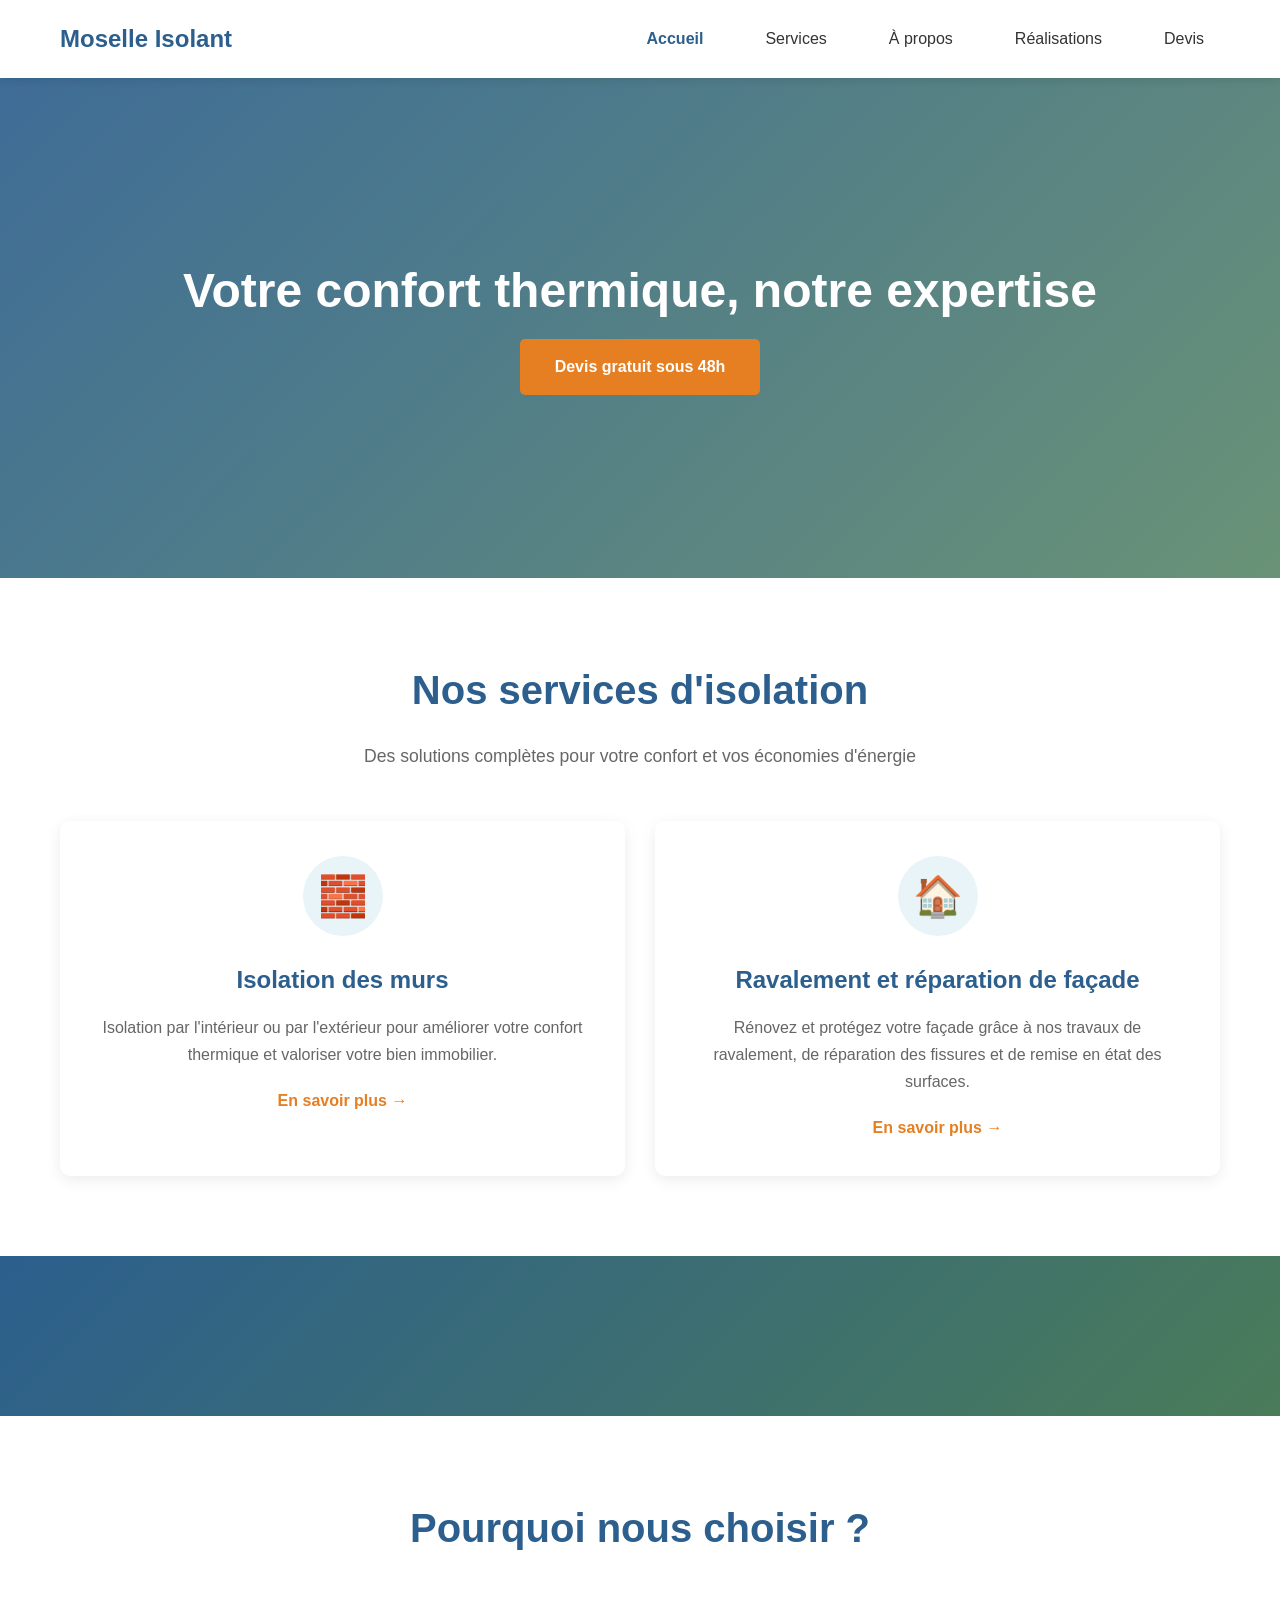
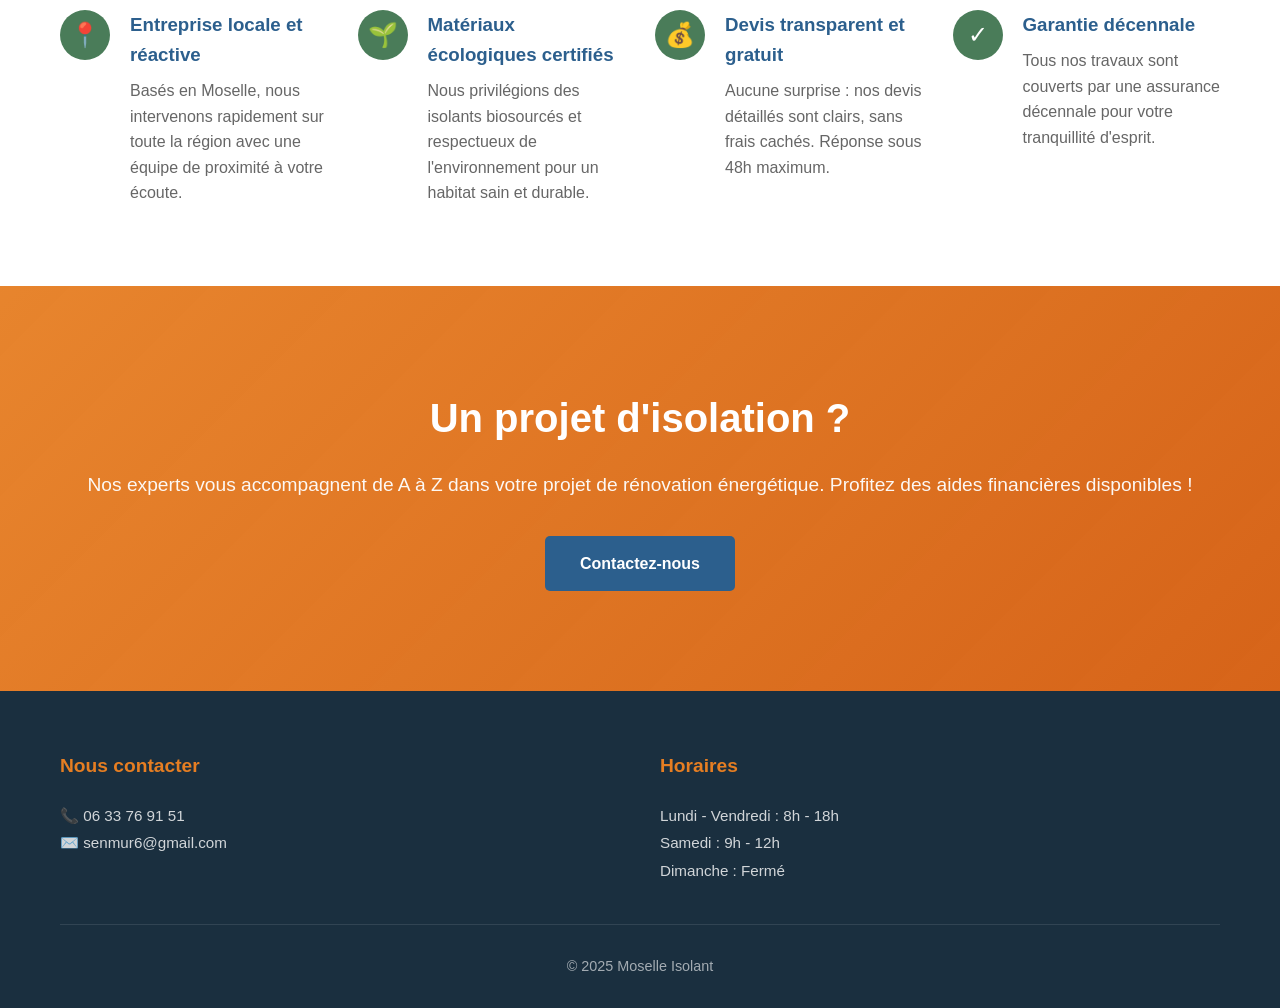
==== index.html @ 9e7269ea "Premier commit" ====
<!DOCTYPE html>
<html lang="fr">
<head>
    <meta charset="UTF-8">
    <meta name="viewport" content="width=device-width, initial-scale=1.0">
    <meta name="description" content="Moselle Isolant - Spécialiste de l'isolation thermique et phonique à Moselle">
    <title>Moselle Isolant - Isolation thermique et phonique</title>
    <link rel="stylesheet" href="style.css">
</head>
<body>
    <!-- En-tête fixe du site -->
    <header class="header">
        <div class="header-container">
            <!-- Logo de l'entreprise -->
            <div class="logo">
                <a href="index.html">Moselle Isolant</a>
            </div>
            
            <!-- Navigation principale -->
            <nav class="nav">
                <ul class="nav-links">
                    <li><a href="index.html" class="nav-link active">Accueil</a></li>
                    <li><a href="services.html" class="nav-link">Services</a></li>
                    <li><a href="apropos.html" class="nav-link">À propos</a></li>
                    <li><a href="realisations.html" class="nav-link">Réalisations</a></li>
                    <li><a href="contact.html" class="nav-link">Devis</a></li>
                </ul>
            </nav>
            
            <!-- Bouton menu burger pour mobile -->
            <button class="burger-menu" aria-label="Menu de navigation">
                <span></span>
                <span></span>
                <span></span>
            </button>
        </div>
    </header>

    <!-- Contenu principal de la page -->
    <main>
        <!-- Section Hero (première section visible) -->
        <section class="hero">
            <div class="hero-overlay"></div>
            <div class="container hero-content">
                <h1 class="hero-title">Votre confort thermique, notre expertise</h1>
                <a href="contact.html" class="btn btn-primary">Devis gratuit sous 48h</a>
            </div>
        </section>

        <!-- Section Nos Services -->
        <section class="services-preview">
            <div class="container">
                <h2 class="section-title">Nos services d'isolation</h2>
                <p class="section-intro">Des solutions complètes pour votre confort et vos économies d'énergie</p>
                
                <div class="services-grid">
                    <!-- Carte Service 1 -->
                    <article class="service-card">
                        <div class="service-icon">🧱</div>
                        <h3>Isolation des murs</h3>
                        <p>Isolation par l'intérieur ou par l'extérieur pour améliorer votre confort thermique et valoriser votre bien immobilier.</p>
                        <a href="services.html#murs">En savoir plus →</a>
                    </article>
			
					
					<!-- Carte Service 2 -->
					<article class="service-card">
						<div class="service-icon">🏠</div>
						<h3>Ravalement et réparation de façade</h3>
						<p>Rénovez et protégez votre façade grâce à nos travaux de ravalement, de réparation des fissures et de remise en état des surfaces.</p>
						<a href="services.html#ravalement">En savoir plus →</a>
</article>
                   
                </div>
            </div>
        </section>

        <!-- Section Chiffres clés -->
        <section class="stats">
            <div class="container">
               
            </div>
        </section>

        <!-- Section Pourquoi nous choisir -->
        <section class="why-us">
            <div class="container">
                <h2 class="section-title">Pourquoi nous choisir ?</h2>
                
                <div class="advantages-grid">
                    <div class="advantage-item">
                        <div class="advantage-icon">📍</div>
                        <div>
                            <h3>Entreprise locale et réactive</h3>
                            <p>Basés en Moselle, nous intervenons rapidement sur toute la région avec une équipe de proximité à votre écoute.</p>
                        </div>
                    </div>
                    
                    <div class="advantage-item">
                        <div class="advantage-icon">🌱</div>
                        <div>
                            <h3>Matériaux écologiques certifiés</h3>
                            <p>Nous privilégions des isolants biosourcés et respectueux de l'environnement pour un habitat sain et durable.</p>
                        </div>
                    </div>
                    
                    <div class="advantage-item">
                        <div class="advantage-icon">💰</div>
                        <div>
                            <h3>Devis transparent et gratuit</h3>
                            <p>Aucune surprise : nos devis détaillés sont clairs, sans frais cachés. Réponse sous 48h maximum.</p>
                        </div>
                    </div>
                    
                    <div class="advantage-item">
                        <div class="advantage-icon">✓</div>
                        <div>
                            <h3>Garantie décennale</h3>
                            <p>Tous nos travaux sont couverts par une assurance décennale pour votre tranquillité d'esprit.</p>
                        </div>
                    </div>
                </div>
            </div>
        </section>

        <!-- Section CTA final -->
        <section class="cta-section">
            <div class="container cta-content">
                <h2 class="cta-title">Un projet d'isolation ?</h2>
                <p class="cta-text">Nos experts vous accompagnent de A à Z dans votre projet de rénovation énergétique. Profitez des aides financières disponibles !</p>
                <a href="contact.html" class="btn btn-secondary">Contactez-nous</a>
            </div>
        </section>
    </main>

    <!-- Pied de page -->
    <footer class="footer">
        <div class="container">
            <div class="footer-container">
                 
             
                <!-- Colonne Coordonnées -->
                <div class="footer-section">
                    <h4>Nous contacter</h4>
                    <p>📞 <a href="tel:0145678900">06 33 76 91 51</a></p>
                    <p>✉️ <a href="mailto:senmur6@gmail.com">senmur6@gmail.com</a></p>
                </div>
				
                <div class="footer-section">
                    <h3>Horaires</h3>
                    <p>
                        Lundi - Vendredi : 8h - 18h<br>
                        Samedi : 9h - 12h<br>
                        Dimanche : Fermé
                    </p>
                </div>
            </div>
			
            
            <div class="footer-bottom">
                <p>&copy; 2025 Moselle Isolant  </p>
            </div>
        </div>
    </footer>

    <!-- Lien vers le fichier JavaScript -->
    <script src="script.js"></script>
</body>
</html>
---- style.css ----
/* ========================================
   1. RESET ET CONFIGURATION DE BASE
   ======================================== */

* {
    margin: 0;
    padding: 0;
    box-sizing: border-box;
}

html {
    scroll-behavior: smooth;
    font-size: 16px;
}

body {
    font-family: -apple-system, BlinkMacSystemFont, 'Segoe UI', Roboto, Oxygen, Ubuntu, Cantarell, sans-serif;
    line-height: 1.6;
    color: #333333;
    background-color: #F8F9FA;
}

a {
    text-decoration: none;
    color: inherit;
}

img {
    max-width: 100%;
    height: auto;
    display: block;
}

ul {
    list-style: none;
}


/* ========================================
   2. VARIABLES ET UTILITAIRES
   ======================================== */

.container {
    max-width: 1200px;
    margin: 0 auto;
    padding: 0 20px;
}

.btn,
.btn-primary,
.btn-secondary,
.btn-cta,
.btn-submit {
    display: inline-block;
    padding: 15px 35px;
    border-radius: 5px;
    font-weight: 600;
    text-align: center;
    cursor: pointer;
    transition: all 0.3s ease;
    border: none;
    font-size: 1rem;
}

.btn-primary {
    background-color: #E67E22;
    color: white;
}

.btn-primary:hover {
    background-color: #D35400;
    transform: translateY(-2px);
    box-shadow: 0 4px 12px rgba(230, 126, 34, 0.3);
}

.btn-secondary,
.btn-cta {
    background-color: #2C5F8D;
    color: white;
}

.btn-secondary:hover,
.btn-cta:hover {
    background-color: #1E4A6D;
    transform: translateY(-2px);
    box-shadow: 0 4px 12px rgba(44, 95, 141, 0.3);
}

.btn-submit {
    background-color: #E67E22;
    color: white;
    width: 100%;
    font-size: 1.1rem;
}

.btn-submit:hover {
    background-color: #D35400;
}

.section-title {
    font-size: 2.5rem;
    color: #2C5F8D;
    text-align: center;
    margin-bottom: 20px;
    font-weight: 700;
}

.section-intro,
.section-subtitle {
    text-align: center;
    color: #666;
    font-size: 1.1rem;
    margin-bottom: 50px;
    max-width: 700px;
    margin-left: auto;
    margin-right: auto;
}


/* ========================================
   3. HEADER ET NAVIGATION
   ======================================== */

.header {
    background-color: white;
    box-shadow: 0 2px 10px rgba(0, 0, 0, 0.1);
    position: sticky;
    top: 0;
    z-index: 1000;
}

.header-container {
    display: flex;
    justify-content: space-between;
    align-items: center;
    padding: 20px;
    max-width: 1200px;
    margin: 0 auto;
}

.logo {
    font-size: 1.5rem;
    font-weight: 700;
    color: #2C5F8D;
}

.logo a {
    color: #2C5F8D;
}

.logo h1 {
    font-size: 1.5rem;
    color: #2C5F8D;
    margin-bottom: 0;
}

.tagline {
    font-size: 0.85rem;
    color: #4A7C59;
    font-weight: 400;
}

.nav ul,
.nav-links {
    display: flex;
    gap: 30px;
}

.nav a,
.nav-link {
    color: #333;
    font-weight: 500;
    padding: 8px 16px;
    border-radius: 4px;
    transition: all 0.3s ease;
}

.nav a:hover,
.nav-link:hover {
    background-color: #F8F9FA;
    color: #2C5F8D;
}

.nav a.active,
.nav-link.active {
    color: #2C5F8D;
    font-weight: 600;
}

.burger-menu,
.burger-btn,
.menu-burger {
    display: none;
    flex-direction: column;
    gap: 5px;
    cursor: pointer;
    padding: 10px;
    background: none;
    border: none;
}

.burger-menu span,
.burger-btn span,
.menu-burger span,
.burger-line {
    display: block;
    width: 25px;
    height: 3px;
    background-color: #2C5F8D;
    transition: all 0.3s ease;
    border-radius: 2px;
}

.burger-menu.active span:nth-child(1),
.burger-btn.active span:nth-child(1),
.menu-burger.active span:nth-child(1) {
    transform: rotate(45deg) translate(7px, 7px);
}

.burger-menu.active span:nth-child(2),
.burger-btn.active span:nth-child(2),
.menu-burger.active span:nth-child(2) {
    opacity: 0;
}

.burger-menu.active span:nth-child(3),
.burger-btn.active span:nth-child(3),
.menu-burger.active span:nth-child(3) {
    transform: rotate(-45deg) translate(7px, -7px);
}


/* ========================================
   4. SECTION HERO
   ======================================== */

.hero {
    background: linear-gradient(135deg, rgba(44, 95, 141, 0.9), rgba(74, 124, 89, 0.8)), 
                url('images/hero-bg.jpg') center/cover;
    color: white;
    padding: 120px 20px;
    text-align: center;
    min-height: 500px;
    display: flex;
    align-items: center;
    justify-content: center;
    position: relative;
}

.hero-overlay {
    position: absolute;
    top: 0;
    left: 0;
    right: 0;
    bottom: 0;
    background: linear-gradient(135deg, rgba(44, 95, 141, 0.1), rgba(74, 124, 89, 0.1));
}

.hero-content {
    position: relative;
    z-index: 1;
}

.hero-content h1,
.hero-title {
    font-size: 3rem;
    margin-bottom: 20px;
    font-weight: 700;
    line-height: 1.2;
}

.hero-content p,
.hero-subtitle {
    font-size: 1.3rem;
    margin-bottom: 35px;
    opacity: 0.95;
}


/* ========================================
   5. SECTIONS GÉNÉRALES
   ======================================== */

section {
    padding: 80px 20px;
}

section:nth-child(even) {
    background-color: white;
}

.content-section {
    background-color: white;
}

.intro-text {
    max-width: 900px;
    margin: 0 auto;
    font-size: 1.05rem;
    line-height: 1.8;
    color: #555;
}

.intro-text p {
    margin-bottom: 20px;
}


/* ========================================
   6. CARTES DE SERVICES (GRILLE)
   ======================================== */

.services-grid,
.cards-grid {
    display: grid;
    grid-template-columns: repeat(auto-fit, minmax(280px, 1fr));
    gap: 30px;
    margin-top: 50px;
}

.service-card,
.card {
    background: white;
    padding: 35px;
    border-radius: 10px;
    box-shadow: 0 4px 15px rgba(0, 0, 0, 0.08);
    transition: all 0.3s ease;
    text-align: center;
}

.service-card:hover,
.card:hover {
    transform: translateY(-8px);
    box-shadow: 0 8px 25px rgba(0, 0, 0, 0.15);
}

.service-icon,
.card-icon {
    width: 80px;
    height: 80px;
    background-color: #E8F4F8;
    border-radius: 50%;
    display: flex;
    align-items: center;
    justify-content: center;
    margin: 0 auto 25px;
    font-size: 2.5rem;
    color: #2C5F8D;
}

.service-card h3,
.card-title {
    color: #2C5F8D;
    font-size: 1.5rem;
    margin-bottom: 15px;
}

.service-card p,
.card-text {
    color: #666;
    margin-bottom: 20px;
    line-height: 1.7;
}

.service-card a,
.card-link {
    color: #E67E22;
    font-weight: 600;
    transition: color 0.3s ease;
}

.service-card a:hover,
.card-link:hover {
    color: #D35400;
}


/* ========================================
   7. CHIFFRES CLÉS (STATS)
   ======================================== */

.stats {
    background: linear-gradient(135deg, #2C5F8D, #4A7C59);
    color: white;
}

.stats-grid {
    display: grid;
    grid-template-columns: repeat(auto-fit, minmax(200px, 1fr));
    gap: 40px;
    text-align: center;
}

.stat-item h3,
.stat-number {
    font-size: 2.5rem;
    font-weight: 700;
    margin-bottom: 10px;
}

.stat-item p,
.stat-label {
    font-size: 1.1rem;
    opacity: 0.95;
}


/* ========================================
   8. SECTION POURQUOI NOUS CHOISIR
   ======================================== */

.why-us {
    background-color: white;
}

.advantages-grid {
    display: grid;
    grid-template-columns: repeat(auto-fit, minmax(250px, 1fr));
    gap: 30px;
    margin-top: 50px;
}

.advantage-item {
    display: flex;
    align-items: flex-start;
    gap: 20px;
}

.advantage-icon {
    width: 50px;
    height: 50px;
    background-color: #4A7C59;
    color: white;
    border-radius: 50%;
    display: flex;
    align-items: center;
    justify-content: center;
    font-size: 1.5rem;
    flex-shrink: 0;
}

.advantage-item h3 {
    color: #2C5F8D;
    margin-bottom: 8px;
}

.advantage-item p {
    color: #666;
}


/* ========================================
   9. CALL TO ACTION
   ======================================== */

.cta-section {
    background: linear-gradient(135deg, rgba(230, 126, 34, 0.95), rgba(211, 84, 0, 0.9)),
                url('images/cta-bg.jpg') center/cover;
    color: white;
    text-align: center;
    padding: 100px 20px;
}

.cta-content h2,
.cta-title {
    font-size: 2.5rem;
    margin-bottom: 20px;
}

.cta-content p,
.cta-text {
    font-size: 1.2rem;
    margin-bottom: 35px;
    opacity: 0.95;
}


/* ========================================
   10. PAGE SERVICES DÉTAILLÉE
   ======================================== */

.page-header {
    background: linear-gradient(135deg, #2C5F8D, #4A7C59);
    color: white;
    text-align: center;
    padding: 80px 20px;
}

.page-header h1 {
    font-size: 2.5rem;
    margin-bottom: 15px;
}

.page-header p {
    font-size: 1.2rem;
    opacity: 0.95;
}

.service-detail {
    background: white;
    padding: 50px;
    border-radius: 10px;
    margin-bottom: 40px;
    box-shadow: 0 2px 10px rgba(0, 0, 0, 0.05);
}

.service-detail.alt {
    background-color: #F8F9FA;
}

.service-header {
    display: flex;
    align-items: center;
    gap: 20px;
    margin-bottom: 30px;
}

.service-header .service-icon {
    margin: 0;
}

.service-detail h2 {
    color: #2C5F8D;
    font-size: 2rem;
    margin-bottom: 25px;
}

.service-detail h3 {
    color: #4A7C59;
    margin-top: 30px;
    margin-bottom: 15px;
    font-size: 1.4rem;
}

.service-content {
    display: grid;
    grid-template-columns: 2fr 1fr;
    gap: 40px;
}

.service-description {
    color: #555;
}

.service-description p {
    margin-bottom: 20px;
    line-height: 1.8;
}

.service-detail ul {
    list-style: disc;
    margin-left: 30px;
    margin-bottom: 20px;
    color: #555;
}

.service-detail li {
    margin-bottom: 10px;
}

.bon-a-savoir,
.info-box {
    background-color: #E8F4F8;
    border-left: 4px solid #2C5F8D;
    padding: 20px;
    border-radius: 5px;
}

.bon-a-savoir h4 {
    color: #2C5F8D;
    margin-bottom: 15px;
    font-size: 1.1rem;
}

.bon-a-savoir p {
    margin-bottom: 20px;
    color: #555;
}

.infos-pratiques {
    display: flex;
    flex-direction: column;
    gap: 15px;
}

.infos-pratiques .info-box,
.price-info {
    background-color: #FFF3E0;
    border-left: 4px solid #E67E22;
    padding: 15px;
    border-radius: 5px;
    font-weight: 600;
    color: #333;
}

.infos-pratiques strong {
    display: block;
    color: #E67E22;
    margin-bottom: 5px;
}


/* ========================================
   11. PAGE À PROPOS
   ======================================== */

.about-intro,
.about-story {
    max-width: 900px;
    margin: 0 auto 40px;
    font-size: 1.05rem;
    line-height: 1.8;
    color: #555;
}

.about-story p {
    margin-bottom: 20px;
}

.service-area {
    background-color: #E8F4F8;
    padding: 25px;
    border-radius: 8px;
    margin-top: 30px;
}

.service-area h3 {
    color: #2C5F8D;
    margin-bottom: 15px;
}

.service-area p {
    color: #555;
    line-height: 1.7;
}

.values-section,
.certifications-section,
.rse-section {
    background-color: #F8F9FA;
}

.values-grid,
.valeurs-grid {
    display: grid;
    grid-template-columns: repeat(auto-fit, minmax(280px, 1fr));
    gap: 35px;
    margin-top: 50px;
}

.value-card,
.valeur-bloc {
    background: white;
    padding: 40px;
    border-radius: 10px;
    box-shadow: 0 4px 15px rgba(0, 0, 0, 0.08);
}

.value-icon {
    width: 70px;
    height: 70px;
    background-color: #E8F4F8;
    border-radius: 50%;
    display: flex;
    align-items: center;
    justify-content: center;
    margin: 0 auto 20px;
    font-size: 2rem;
}

.value-card h3,
.valeur-bloc h3 {
    color: #2C5F8D;
    margin-bottom: 15px;
    font-size: 1.4rem;
    text-align: center;
}

.value-card p,
.valeur-bloc p {
    color: #555;
    line-height: 1.7;
    margin-bottom: 15px;
}

.certifications {
    margin-top: 40px;
}

.certifications ul {
    display: grid;
    grid-template-columns: repeat(auto-fit, minmax(250px, 1fr));
    gap: 20px;
    list-style: none;
}

.certifications li {
    background: white;
    padding: 25px;
    border-radius: 8px;
    box-shadow: 0 2px 10px rgba(0, 0, 0, 0.08);
    border: 2px solid #4A7C59;
}

.certifications strong {
    color: #4A7C59;
    font-size: 1.1rem;
    display: block;
    margin-bottom: 8px;
}

.rse-content {
    display: grid;
    grid-template-columns: repeat(auto-fit, minmax(280px, 1fr));
    gap: 30px;
    margin-top: 40px;
}

.rse-block {
    background: white;
    padding: 30px;
    border-radius: 8px;
    box-shadow: 0 2px 10px rgba(0, 0, 0, 0.05);
}

.rse-block h3 {
    color: #2C5F8D;
    margin-bottom: 15px;
}

.rse-block p {
    color: #555;
    line-height: 1.7;
}


/* ========================================
   12. PAGE RÉALISATIONS
   ======================================== */

.realisations-grid-section {
    background-color: white;
}

.realisations-grid {
    display: grid;
    grid-template-columns: repeat(auto-fit, minmax(320px, 1fr));
    gap: 35px;
    margin-top: 50px;
}

.realisation-card {
    background: white;
    border-radius: 10px;
    overflow: hidden;
    box-shadow: 0 4px 15px rgba(0, 0, 0, 0.08);
    transition: transform 0.3s ease;
}

.realisation-card:hover {
    transform: translateY(-5px);
}

.realisation-image {
    width: 100%;
    height: 220px;
    background: linear-gradient(135deg, #2C5F8D, #4A7C59);
    display: flex;
    align-items: center;
    justify-content: center;
    color: white;
    font-size: 1.2rem;
    font-weight: 600;
}

.realisation-content {
    padding: 25px;
}

.realisation-content h3 {
    color: #2C5F8D;
    margin-bottom: 12px;
    font-size: 1.3rem;
}

.realisation-meta {
    color: #888;
    font-size: 0.9rem;
    margin-bottom: 15px;
    line-height: 1.6;
}

.realisation-content p {
    color: #555;
    line-height: 1.7;
    margin-bottom: 15px;
}

.project-results {
    background-color: #E8F4F8;
    padding: 15px;
    border-radius: 5px;
    font-size: 0.95rem;
}

.testimonials-section {
    background-color: #F8F9FA;
}

.testimonials-grid {
    display: grid;
    grid-template-columns: repeat(auto-fit, minmax(300px, 1fr));
    gap: 30px;
    margin-top: 40px;
}

.testimonial {
    background: white;
    padding: 30px;
    border-radius: 8px;
    box-shadow: 0 2px 10px rgba(0, 0, 0, 0.05);
    border-left: 4px solid #E67E22;
}

.testimonial p {
    color: #555;
    font-style: italic;
    margin-bottom: 15px;
    line-height: 1.7;
}

.testimonial cite {
    color: #2C5F8D;
    font-weight: 600;
    font-style: normal;
}


/* ========================================
   13. PAGE CONTACT
   ======================================== */

.contact-section {
    background-color: white;
}

.contact-container {
    display: grid;
    grid-template-columns: 1.5fr 1fr;
    gap: 60px;
    max-width: 1200px;
    margin: 0 auto;
}

.contact-form {
    background: white;
    padding: 40px;
    border-radius: 10px;
    box-shadow: 0 4px 15px rgba(0, 0, 0, 0.08);
}

.contact-form h2 {
    color: #2C5F8D;
    margin-bottom: 10px;
}

.contact-form > p {
    color: #666;
    margin-bottom: 30px;
}

.form-group {
    margin-bottom: 25px;
}

.form-group label {
    display: block;
    margin-bottom: 8px;
    color: #333;
    font-weight: 600;
}

.form-group input,
.form-group select,
.form-group textarea {
    width: 100%;
    padding: 12px 15px;
    border: 2px solid #E0E0E0;
    border-radius: 5px;
    font-size: 1rem;
    font-family: inherit;
    transition: border-color 0.3s ease;
}

.form-group input:focus,
.form-group select:focus,
.form-group textarea:focus {
    outline: none;
    border-color: #2C5F8D;
}

.form-group textarea {
    resize: vertical;
    min-height: 120px;
}

.form-row {
    display: grid;
    grid-template-columns: repeat(2, 1fr);
    gap: 20px;
}

.checkbox-group {
    display: flex;
    align-items: flex-start;
    gap: 10px;
    margin-bottom: 25px;
}

.checkbox-group input[type="checkbox"] {
    width: auto;
    margin-top: 4px;
}

.checkbox-group label {
    font-size: 0.9rem;
    color: #555;
    font-weight: normal;
}

.message-confirmation,
.success-message {
    background-color: #D4EDDA;
    border: 1px solid #C3E6CB;
    color: #155724;
    padding: 15px;
    border-radius: 5px;
    margin-bottom: 20px;
    display: none;
}

.message-erreur,
.error-message {
    background-color: #F8D7DA;
    border: 1px solid #F5C6CB;
    color: #721C24;
    padding: 15px;
    border-radius: 5px;
    margin-bottom: 20px;
    display: none;
}

.form-group.error input,
.form-group.error select,
.form-group.error textarea {
    border-color: #E74C3C;
}

.contact-infos {
    display: flex;
    flex-direction: column;
    gap: 25px;
}

.contact-infos h2 {
    color: #2C5F8D;
    margin-bottom: 10px;
}

.contact-item {
    background: white;
    padding: 20px;
    border-radius: 8px;
    box-shadow: 0 2px 10px rgba(0, 0, 0, 0.05);
}

.contact-item h3 {
    color: #2C5F8D;
    font-size: 1.1rem;
    margin-bottom: 10px;
}

.contact-item p {
    color: #666;
    line-height: 1.6;
}

.contact-item a {
    color: #E67E22;
    font-weight: 600;
}

.contact-item a:hover {
    color: #D35400;
}

.carte-localisation {
    background: linear-gradient(135deg, #2C5F8D, #4A7C59);
    color: white;
    padding: 40px;
    border-radius: 8px;
    text-align: center;
    font-size: 1.1rem;
    line-height: 1.8;
}


/* ========================================
   14. FOOTER
   ======================================== */

.footer {
    background-color: #1A2F3F;
    color: white;
    padding: 60px 20px 30px;
}

.footer-content,
.footer-grid,
.footer-container {
    display: grid;
    grid-template-columns: repeat(auto-fit, minmax(250px, 1fr));
    gap: 40px;
    max-width: 1200px;
    margin: 0 auto 40px;
}

.footer-section,
.footer-col {
    color: rgba(255, 255, 255, 0.9);
}

.footer-section h3,
.footer-col h3,
.footer-section h4,
.footer-col h4 {
    color: #E67E22;
    margin-bottom: 20px;
    font-size: 1.2rem;
}

.footer-section p,
.footer-section a,
.footer-col p,
.footer-col a {
    color: rgba(255, 255, 255, 0.8);
    line-height: 1.8;
    font-size: 0.95rem;
}

.footer-section a:hover,
.footer-col a:hover {
    color: white;
}

.footer-section ul li,
.footer-col ul li,
.footer-links {
    margin-bottom: 10px;
}

.footer-cert {
    font-size: 0.9rem;
    color: #4A7C59;
    margin-top: 10px;
}

.social-links,
.social-icons {
    display: flex;
    gap: 15px;
    margin-top: 15px;
}

.social-icon {
    width: 40px;
    height: 40px;
    background-color: rgba(255, 255, 255, 0.1);
    border-radius: 50%;
    display: flex;
    align-items: center;
    justify-content: center;
    transition: all 0.3s ease;
    color: white;
    font-size: 1.2rem;
}

.social-icon:hover {
    background-color: #E67E22;
    transform: translateY(-3px);
}

.footer-bottom {
    text-align: center;
    padding-top: 30px;
    border-top: 1px solid rgba(255, 255, 255, 0.1);
    color: rgba(255, 255, 255, 0.6);
    font-size: 0.9rem;
}

.footer-bottom a {
    color: rgba(255, 255, 255, 0.6);
}

.footer-bottom a:hover {
    color: white;
}


/* ========================================
   15. RESPONSIVE DESIGN
   ======================================== */

@media (max-width: 768px) {
    
    .nav,
    .nav-links {
        position: fixed;
        top: 70px;
        left: -100%;
        width: 100%;
        height: calc(100vh - 70px);
        background-color: white;
        transition: left 0.3s ease;
        box-shadow: 2px 0 10px rgba(0, 0, 0, 0.1);
        z-index: 999;
    }
    
    .nav.active,
    .nav-links.active {
        left: 0;
    }
    
    .nav ul,
    .nav-links {
        flex-direction: column;
        padding: 30px;
        gap: 0;
    }
    
    .nav li {
        border-bottom: 1px solid #F0F0F0;
    }
    
    .nav a,
    .nav-link {
        display: block;
        padding: 15px 10px;
    }
    
    .burger-menu,
    .burger-btn,
    .menu-burger {
        display: flex;
    }
    
    .hero-content h1,
    .hero-title {
        font-size: 2rem;
    }
    
    .hero-content p,
    .hero-subtitle {
        font-size: 1.1rem;
    }
    
    .section-title {
        font-size: 1.8rem;
    }
    
    .contact-container {
        grid-template-columns: 1fr;
        gap: 40px;
    }
    
    .form-row {
        grid-template-columns: 1fr;
    }
    
    .service-content {
        grid-template-columns: 1fr;
    }
    
    .footer-content,
    .footer-grid,
    .footer-container {
        grid-template-columns: 1fr;
        text-align: center;
    }
    
    .social-links,
    .social-icons {
        justify-content: center;
    }
}

@media (max-width: 576px) {
    
    section {
        padding: 50px 15px;
    }
    
    .container {
        padding: 0 15px;
    }
    
    .hero {
        padding: 80px 15px;
        min-height: 400px;
    }
    
    .hero-content h1,
    .hero-title {
        font-size: 1.6rem;
    }
    
    .hero-content p,
    .hero-subtitle {
        font-size: 1rem;
    }
    
    .btn,
    .btn-primary,
    .btn-secondary,
    .btn-cta {
        padding: 12px 25px;
        font-size: 0.95rem;
    }
    
    .services-grid,
    .cards-grid,
    .stats-grid,
    .advantages-grid,
    .values-grid,
    .valeurs-grid,
    .realisations-grid {
        grid-template-columns: 1fr;
    }
    
    .stat-item h3,
    .stat-number {
        font-size: 2rem;
    }
    
    .contact-form,
    .service-detail {
        padding: 25px;
    }
    
    .page-header h1 {
        font-size: 2rem;
    }
}


/* ========================================
   16. AMÉLIORATIONS ACCESSIBILITÉ
   ======================================== */

a:focus,
button:focus,
input:focus,
select:focus,
textarea:focus {
    outline: 2px solid #E67E22;
    outline-offset: 2px;
}

.sr-only {
    position: absolute;
    width: 1px;
    height: 1px;
    padding: 0;
    margin: -1px;
    overflow: hidden;
    clip: rect(0, 0, 0, 0);
    white-space: nowrap;
    border: 0;
}

button,
.btn,
.btn-primary,
.btn-secondary,
.btn-cta,
.btn-submit,
.burger-menu,
.burger-btn,
.menu-burger {
    cursor: pointer;
}


/* ========================================
   FIN DU FICHIER style.css
   ========================================== */
   
   .realisation-image {
    display: flex;
    gap: 10px;
    width: 100%;
    height: auto;
}

.realisation-image img {
    width: 50%;
    height: auto;
    object-fit: contain;
    display: block;
}

.realisations-grid {
    display: grid;
    grid-template-columns: 1fr 1fr;
    gap: 30px;
}

/* Images des projets */
.realisation-image {
    display: flex;
    gap: 10px;
    width: 100%;
    height: 350px;
    overflow: hidden;
}

.realisation-image img {
    width: 50%;
    height: 100%;
    object-fit: cover;
    display: block;
}

/* Projet 3 : image à gauche + texte à droite */
.projet-3 {
    grid-column: 1 / -1;
    display: grid;
    grid-template-columns: 1fr 1fr;
    gap: 30px;
    align-items: center;
}

.projet-3 .realisation-image {
    height: 400px;
}

.projet-3 .realisation-content {
    padding: 20px;
}

.realisation-content h3 {
    margin-bottom: 15px;
}

.realisation-content p {
    line-height: 1.6;
}
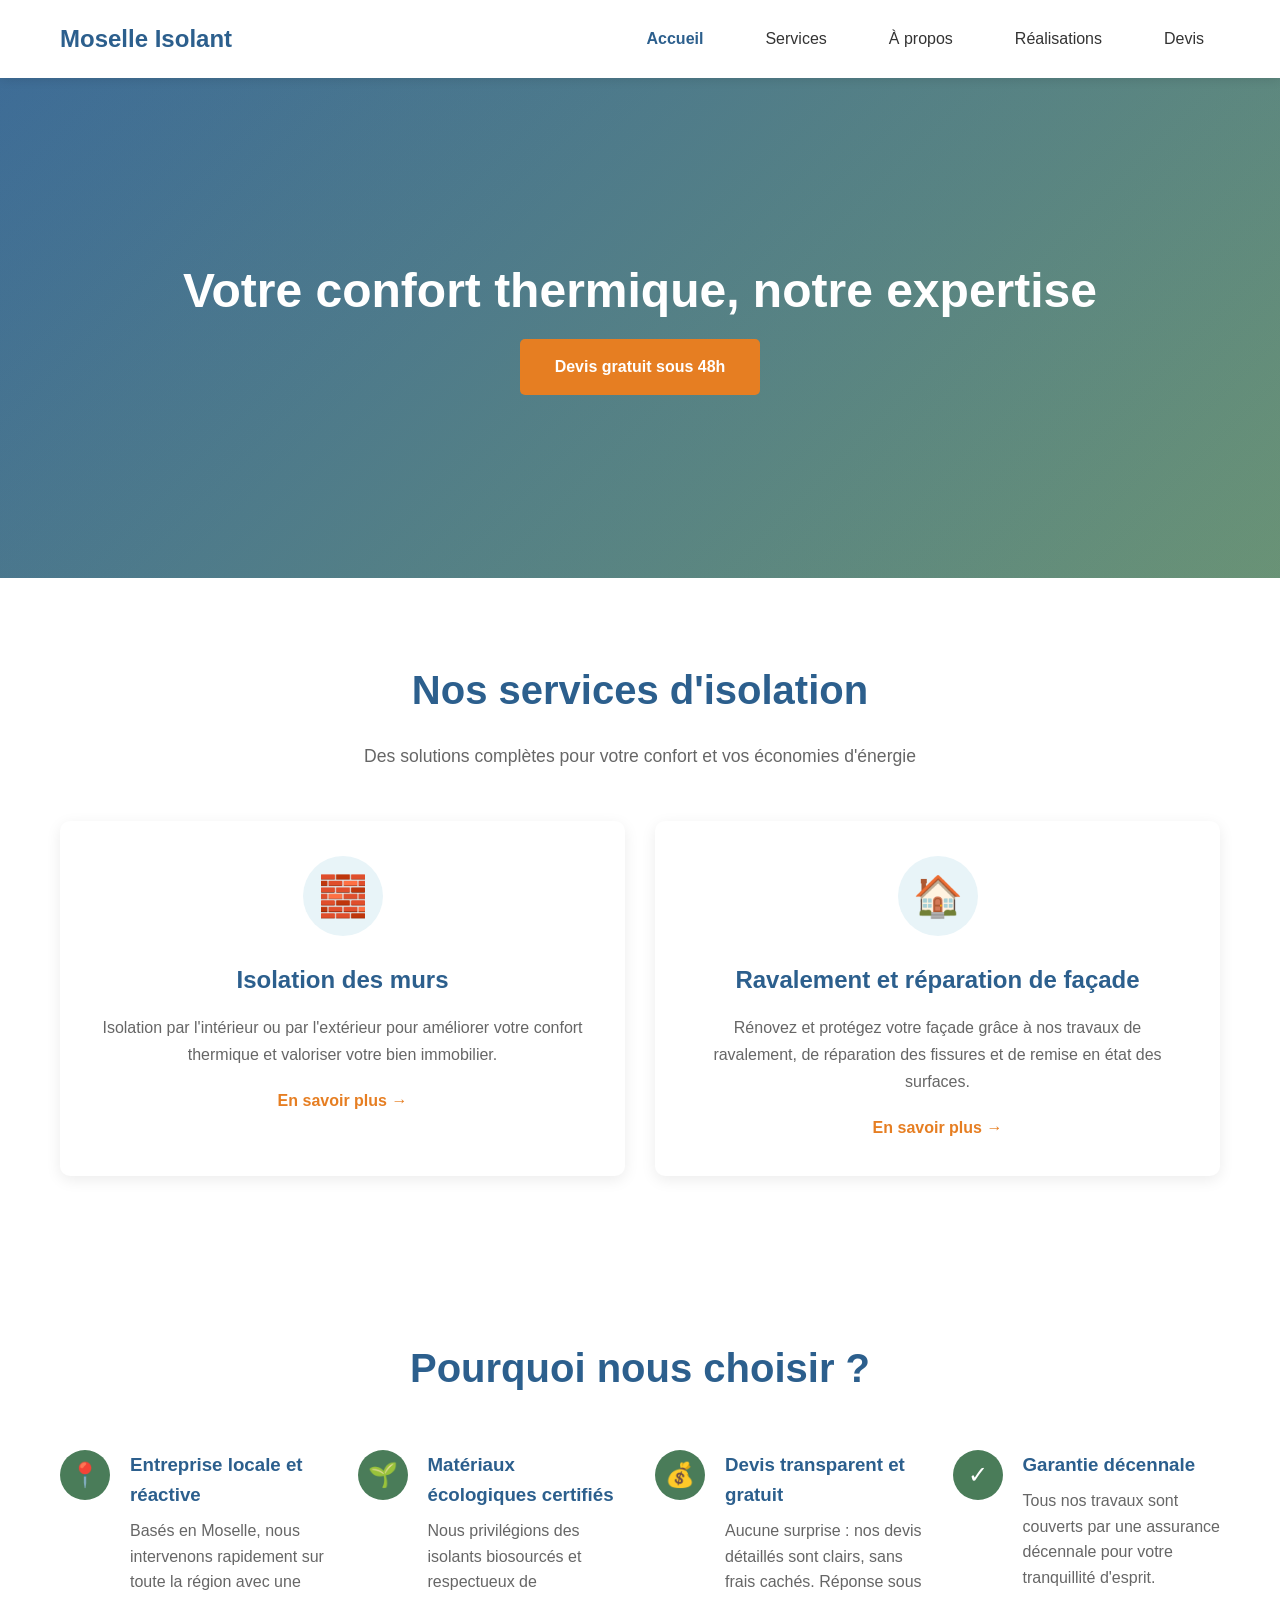
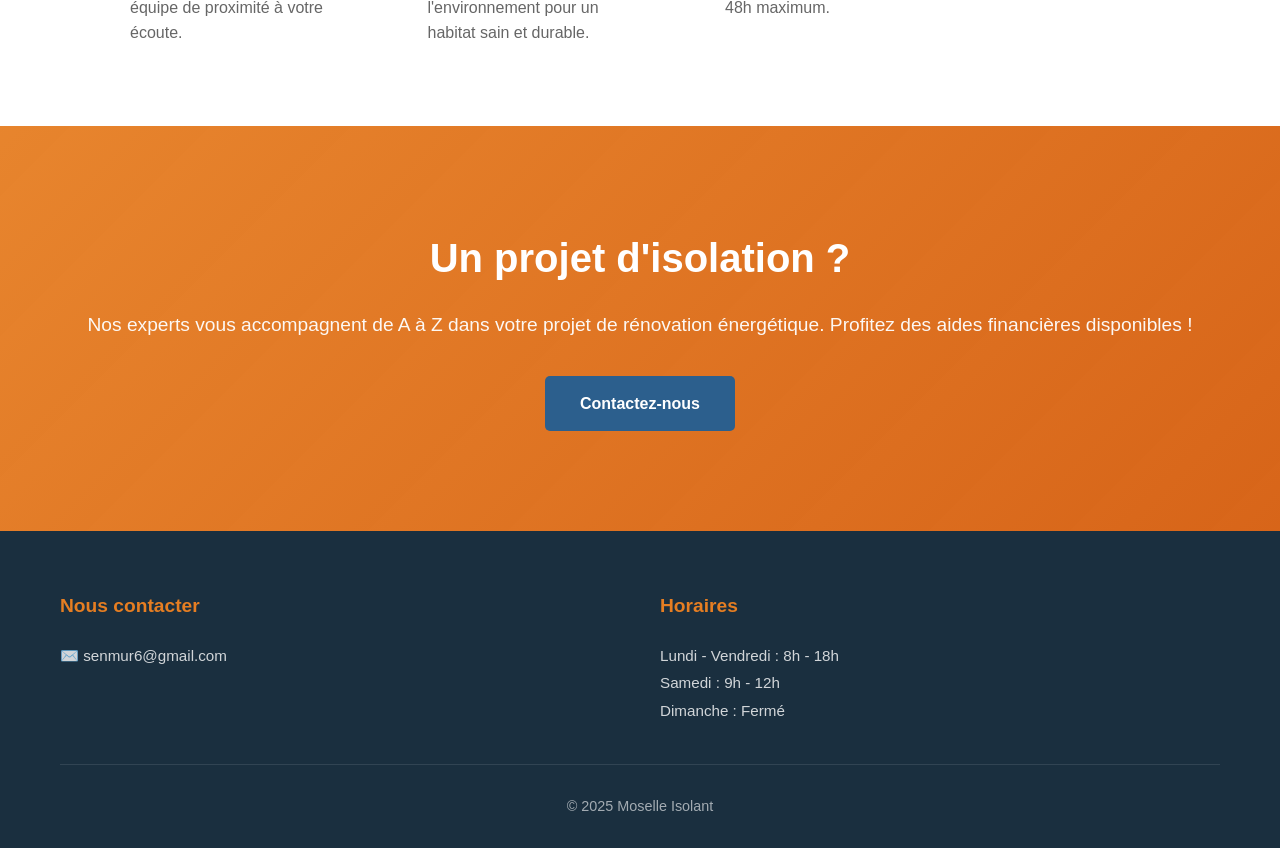
==== commit 1b15bbaa: "ma" ====
--- a/index.html
+++ b/index.html
@@ -75,12 +75,6 @@
             </div>
         </section>
 
-        <!-- Section Chiffres clés -->
-        <section class="stats">
-            <div class="container">
-               
-            </div>
-        </section>
 
         <!-- Section Pourquoi nous choisir -->
         <section class="why-us">
@@ -142,7 +136,6 @@
                 <!-- Colonne Coordonnées -->
                 <div class="footer-section">
                     <h4>Nous contacter</h4>
-                    <p>📞 <a href="tel:0145678900">06 33 76 91 51</a></p>
                     <p>✉️ <a href="mailto:senmur6@gmail.com">senmur6@gmail.com</a></p>
                 </div>
 				
--- a/style.css
+++ b/style.css
@@ -375,35 +375,6 @@
 }
 
 
-/* ========================================
-   7. CHIFFRES CLÉS (STATS)
-   ======================================== */
-
-.stats {
-    background: linear-gradient(135deg, #2C5F8D, #4A7C59);
-    color: white;
-}
-
-.stats-grid {
-    display: grid;
-    grid-template-columns: repeat(auto-fit, minmax(200px, 1fr));
-    gap: 40px;
-    text-align: center;
-}
-
-.stat-item h3,
-.stat-number {
-    font-size: 2.5rem;
-    font-weight: 700;
-    margin-bottom: 10px;
-}
-
-.stat-item p,
-.stat-label {
-    font-size: 1.1rem;
-    opacity: 0.95;
-}
-
 
 /* ========================================
    8. SECTION POURQUOI NOUS CHOISIR
@@ -558,8 +529,7 @@
     margin-bottom: 10px;
 }
 
-.bon-a-savoir,
-.info-box {
+.bon-a-savoir {
     background-color: #E8F4F8;
     border-left: 4px solid #2C5F8D;
     padding: 20px;
@@ -577,27 +547,7 @@
     color: #555;
 }
 
-.infos-pratiques {
-    display: flex;
-    flex-direction: column;
-    gap: 15px;
-}
-
-.infos-pratiques .info-box,
-.price-info {
-    background-color: #FFF3E0;
-    border-left: 4px solid #E67E22;
-    padding: 15px;
-    border-radius: 5px;
-    font-weight: 600;
-    color: #333;
-}
-
-.infos-pratiques strong {
-    display: block;
-    color: #E67E22;
-    margin-bottom: 5px;
-}
+
 
 
 /* ========================================
@@ -1065,30 +1015,6 @@
     margin-top: 10px;
 }
 
-.social-links,
-.social-icons {
-    display: flex;
-    gap: 15px;
-    margin-top: 15px;
-}
-
-.social-icon {
-    width: 40px;
-    height: 40px;
-    background-color: rgba(255, 255, 255, 0.1);
-    border-radius: 50%;
-    display: flex;
-    align-items: center;
-    justify-content: center;
-    transition: all 0.3s ease;
-    color: white;
-    font-size: 1.2rem;
-}
-
-.social-icon:hover {
-    background-color: #E67E22;
-    transform: translateY(-3px);
-}
 
 .footer-bottom {
     text-align: center;
@@ -1294,28 +1220,7 @@
 /* ========================================
    FIN DU FICHIER style.css
    ========================================== */
-   
-   .realisation-image {
-    display: flex;
-    gap: 10px;
-    width: 100%;
-    height: auto;
-}
-
-.realisation-image img {
-    width: 50%;
-    height: auto;
-    object-fit: contain;
-    display: block;
-}
-
-.realisations-grid {
-    display: grid;
-    grid-template-columns: 1fr 1fr;
-    gap: 30px;
-}
-
-/* Images des projets */
+ /* Images des projets */
 .realisation-image {
     display: flex;
     gap: 10px;
@@ -1329,6 +1234,14 @@
     height: 100%;
     object-fit: cover;
     display: block;
+    border-radius: 8px;
+}
+
+/* Grille des réalisations */
+.realisations-grid {
+    display: grid;
+    grid-template-columns: 1fr 1fr;
+    gap: 30px;
 }
 
 /* Projet 3 : image à gauche + texte à droite */
@@ -1354,4 +1267,30 @@
 
 .realisation-content p {
     line-height: 1.6;
+}
+
+/* Version mobile */
+@media (max-width: 768px) {
+    .realisation-image {
+        height: auto;
+        gap: 8px;
+    }
+
+    .realisation-image img {
+        width: 50%;
+        height: auto;
+    }
+
+    .realisations-grid {
+        grid-template-columns: 1fr;
+    }
+
+    .projet-3 {
+        grid-column: auto;
+        grid-template-columns: 1fr;
+    }
+
+    .projet-3 .realisation-image {
+        height: auto;
+    }
 }
